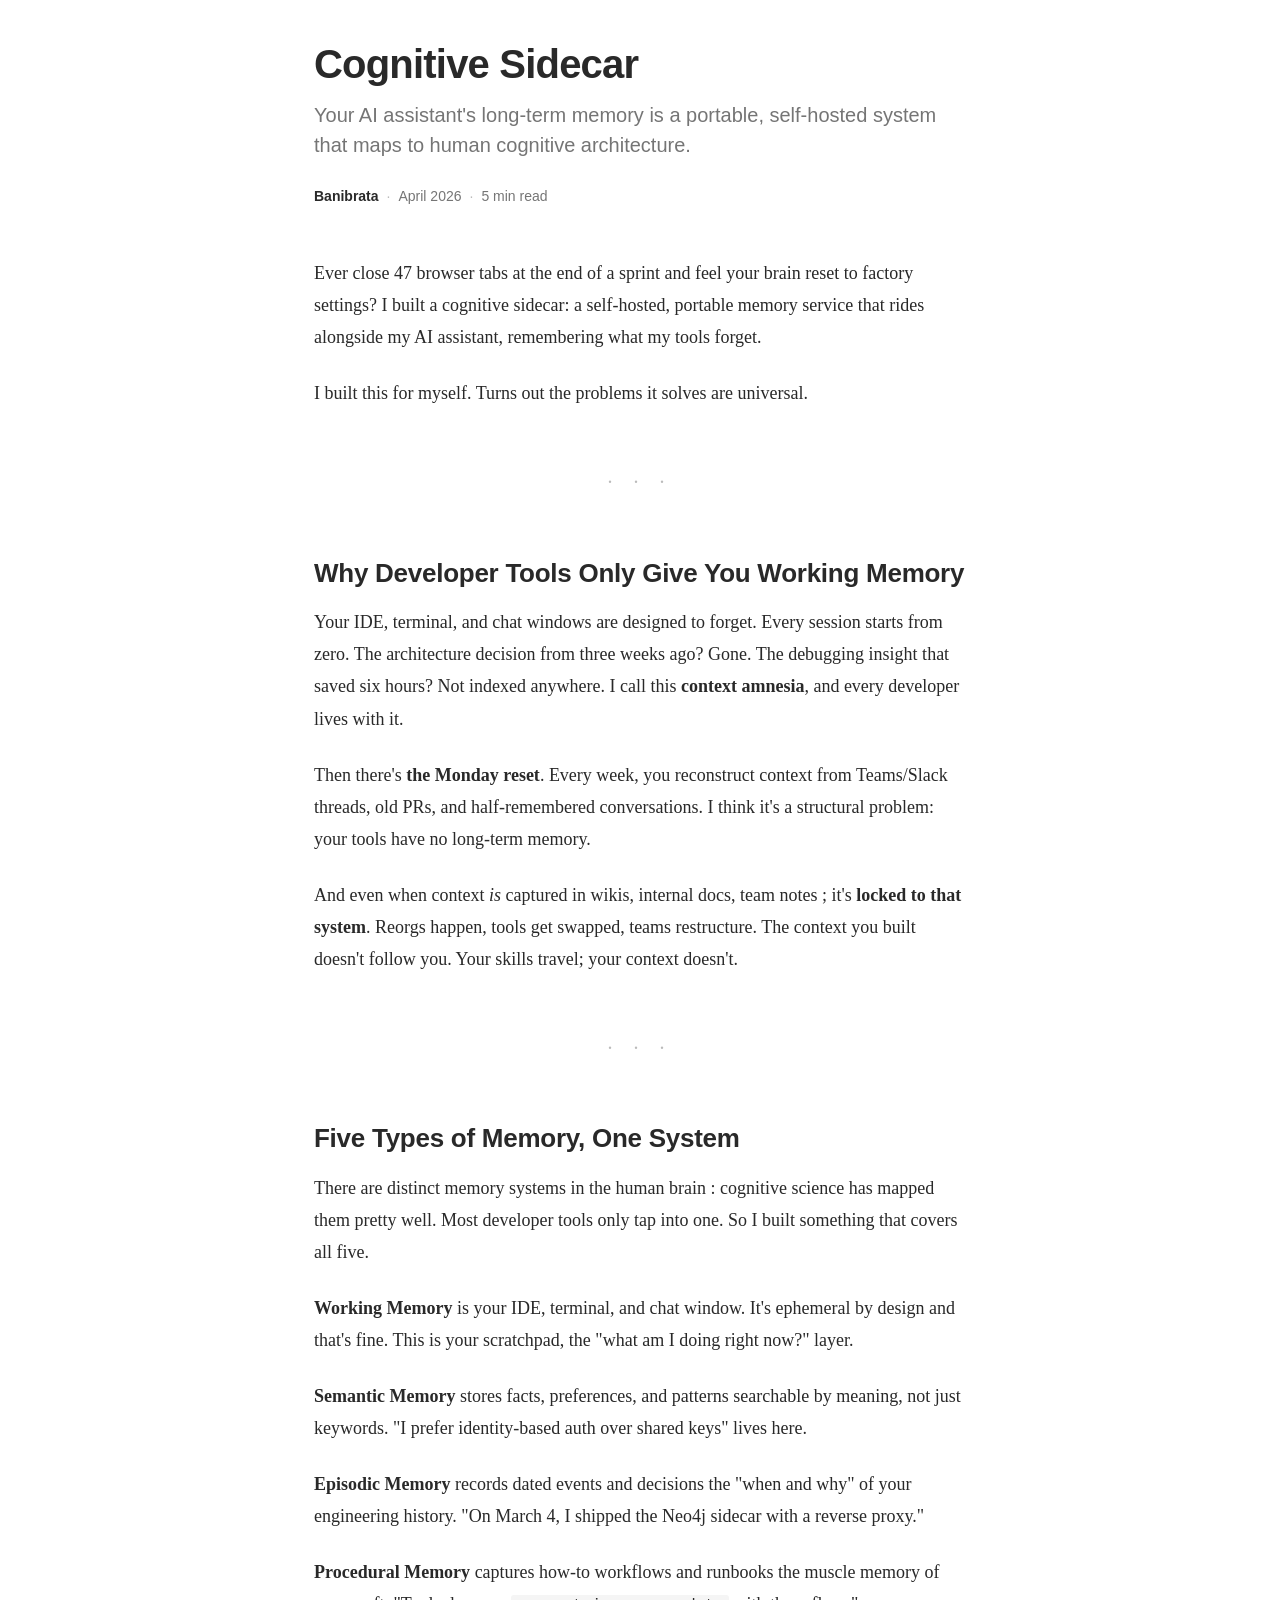
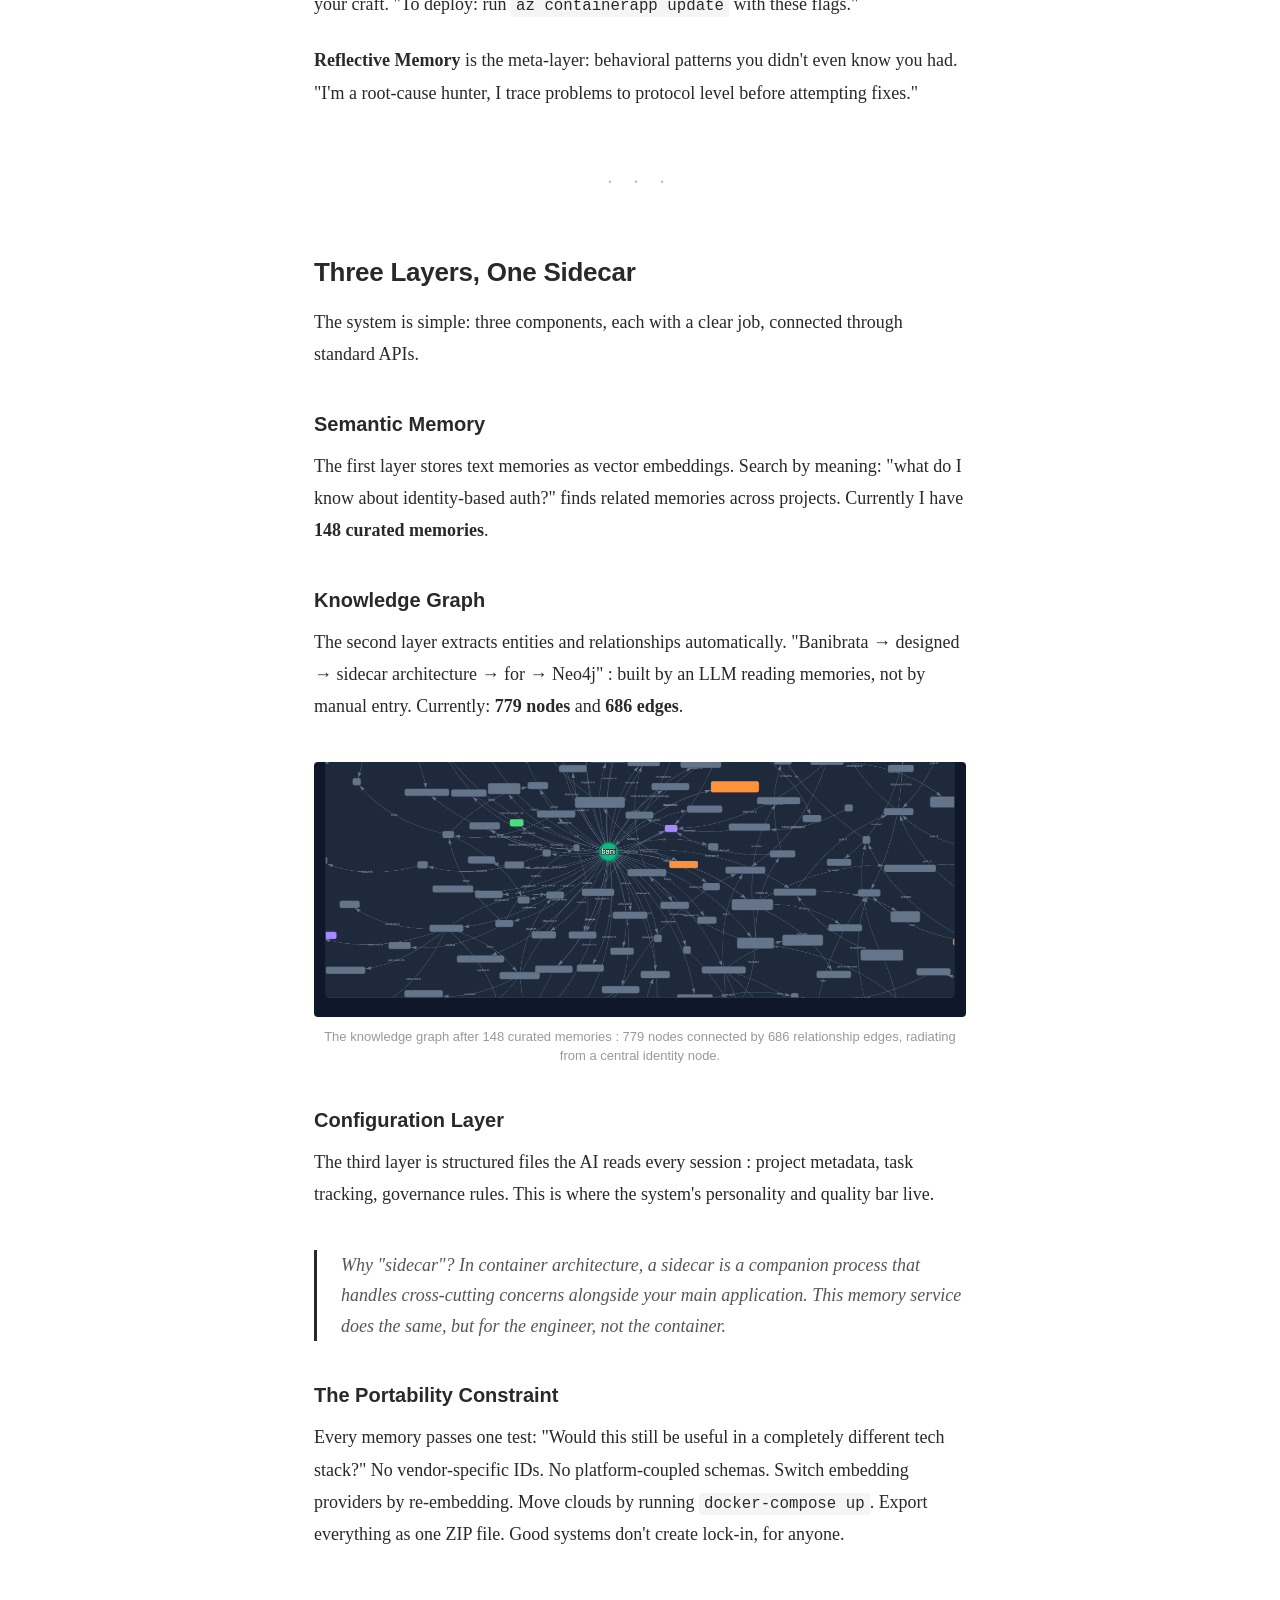
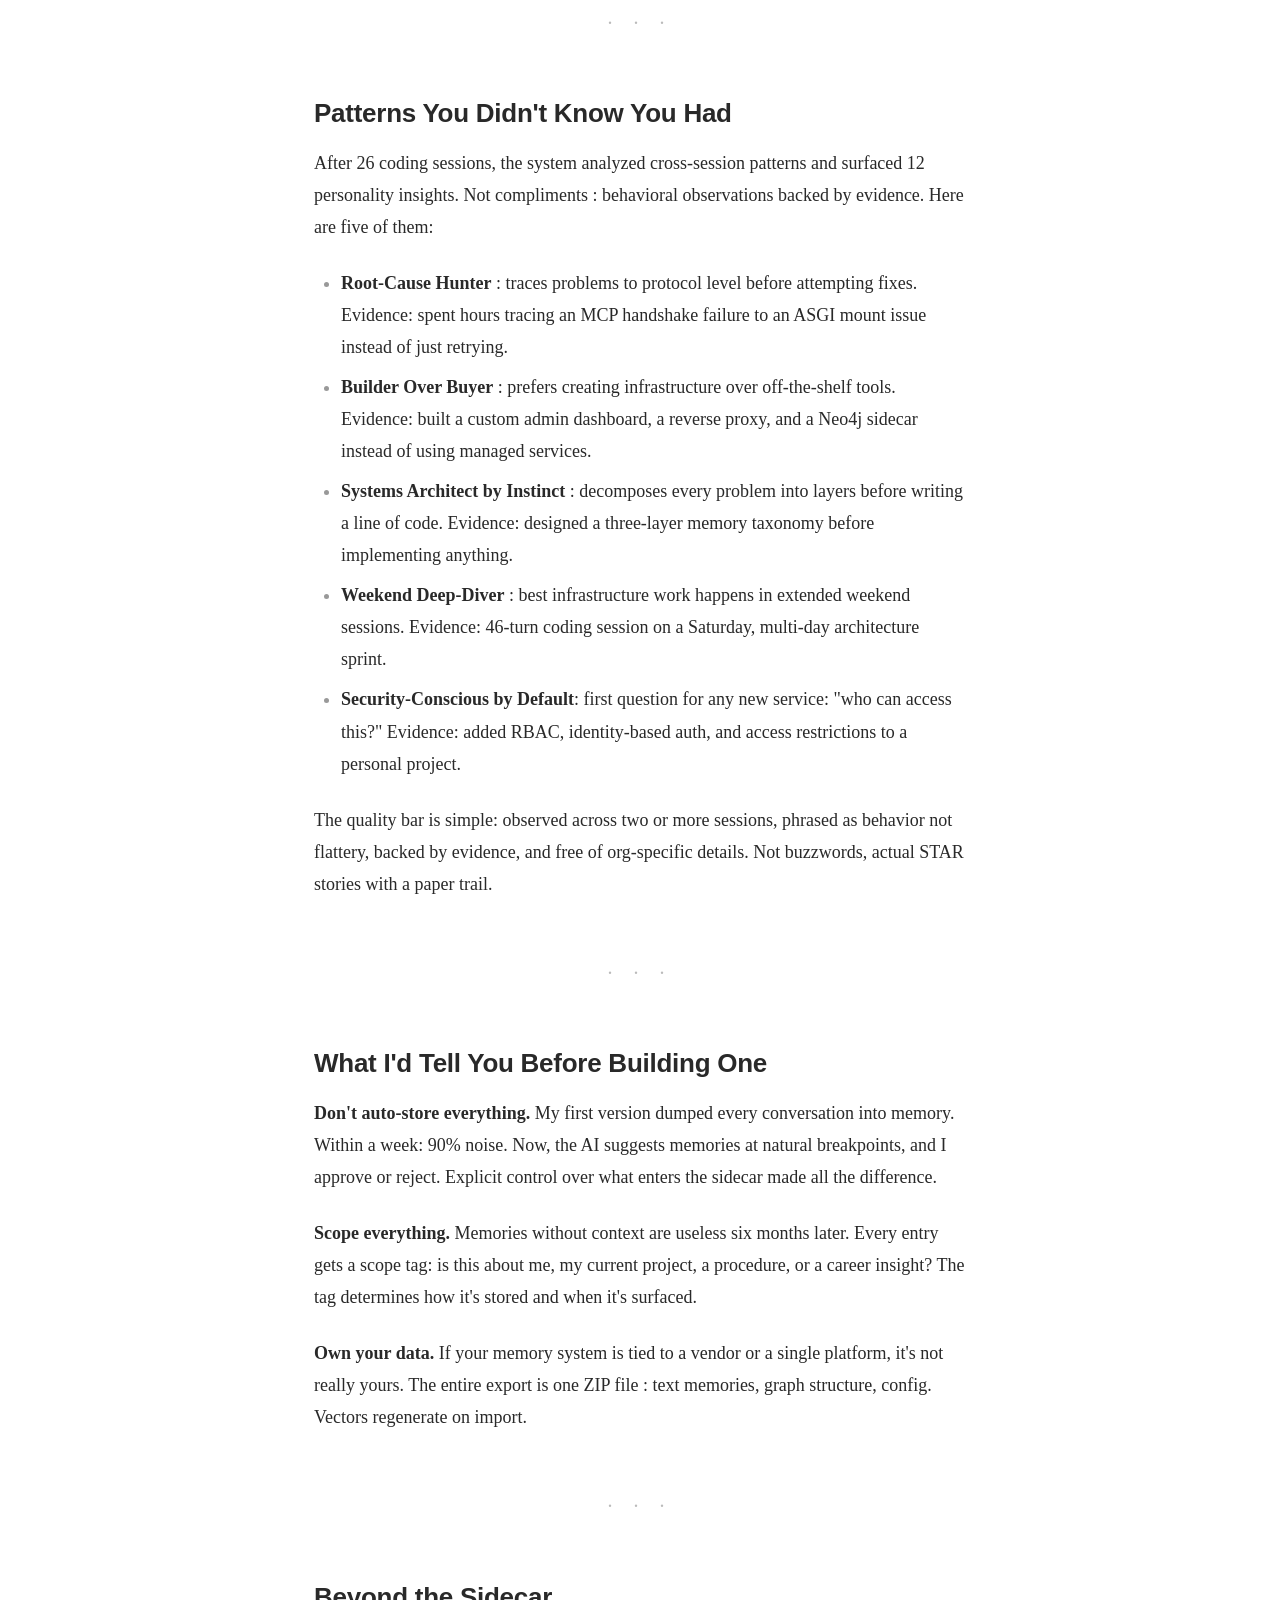
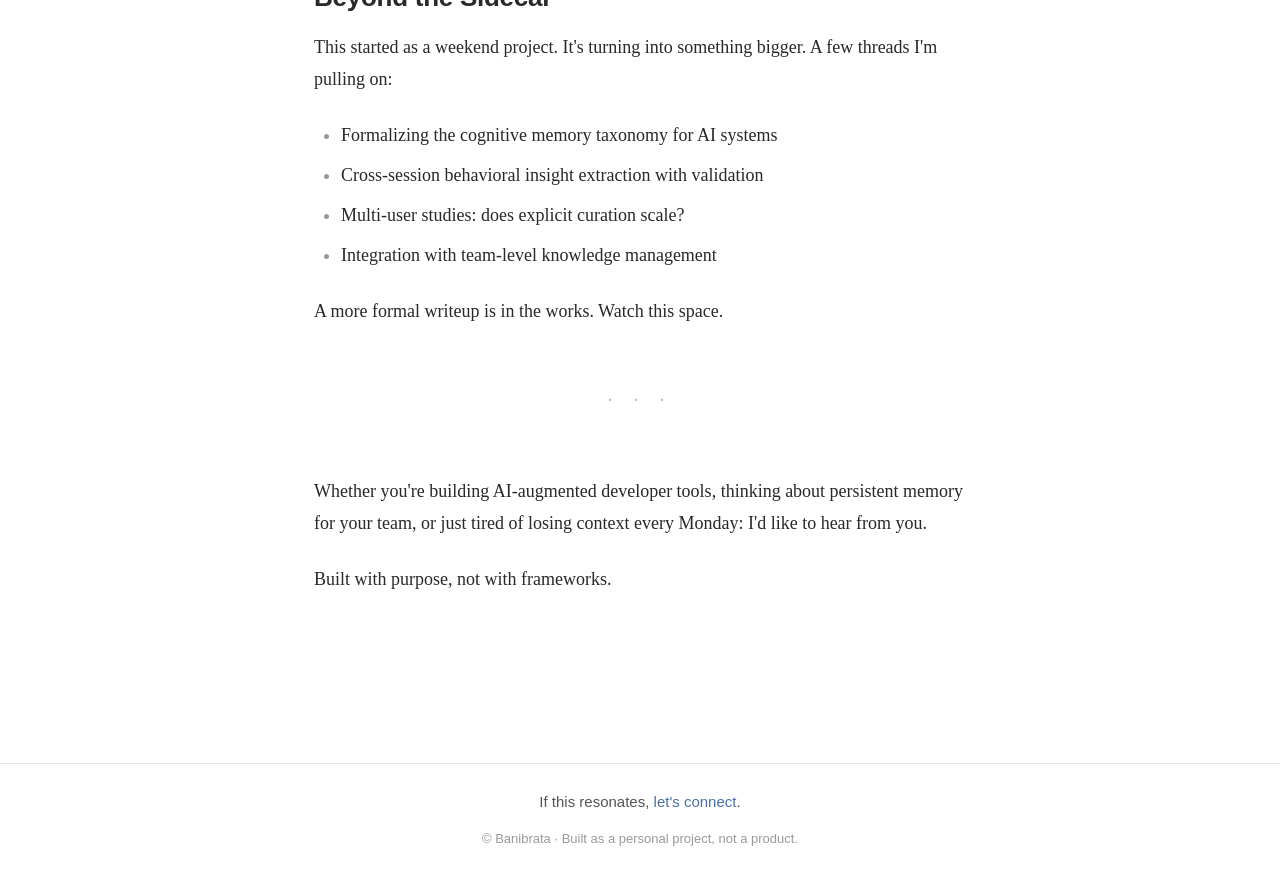
==== cognitive-sidecar/index.html @ 20784ff8 "Add cognitive-sidecar blog: AI memory system with Neo4j graph Medium-style prose article about the p" ====
<!DOCTYPE html>
<html lang="en">
<head>
  <meta charset="UTF-8" />
  <meta name="viewport" content="width=device-width, initial-scale=1.0" />
  <title>Cognitive Sidecar: Your AI Assistant's Long-Term Memory</title>
  <meta name="description" content="How I built a portable, self-hosted memory service that maps to human cognitive architecture : and what it taught me about my own engineering patterns." />
  <meta name="theme-color" content="#6366f1" />
  <link rel="canonical" href="https://banibrata-de.github.io/Blogs/cognitive-sidecar/" />

  <!-- Open Graph -->
  <meta property="og:type" content="article" />
  <meta property="og:title" content="Cognitive Sidecar: Your AI Assistant's Long-Term Memory" />
  <meta property="og:description" content="How I built a portable, self-hosted memory service that maps to human cognitive architecture and what it taught me about my own engineering patterns." />
  <meta property="og:url" content="https://banibrata-de.github.io/Blogs/cognitive-sidecar/" />
  <meta property="og:image" content="https://banibrata-de.github.io/Blogs/cognitive-sidecar/social-preview.png" />
  <meta property="og:image:width" content="1200" />
  <meta property="og:image:height" content="630" />
  <meta property="og:image:alt" content="Cognitive Sidecar: a three-layer memory architecture for AI assistants" />
  <meta property="og:locale" content="en_US" />
  <meta property="og:site_name" content="Cognitive Sidecar" />

  <!-- Twitter Card -->
  <meta name="twitter:card" content="summary_large_image" />
  <meta name="twitter:title" content="Cognitive Sidecar: Your AI Assistant's Long-Term Memory" />
  <meta name="twitter:description" content="How I built a portable, self-hosted memory service that maps to human cognitive architecture and what it taught me about my own engineering patterns." />
  <meta name="twitter:image" content="https://banibrata-de.github.io/Blogs/cognitive-sidecar/social-preview.png" />
  <meta name="twitter:image:alt" content="Cognitive Sidecar :  a three-layer memory architecture for AI assistants" />

  <link rel="stylesheet" href="./styles.css" />
</head>
<body>

  <a class="skip-link" href="#main">Skip to main content</a>

  <main id="main">
    <article class="article-wrapper">

      <!-- ─── Header ──────────────────────────────────────────── -->
      <header class="article-header">
        <h1 class="article-title">Cognitive Sidecar</h1>
        <p class="article-subtitle">Your AI assistant's long-term memory is a portable, self-hosted system that maps to human cognitive architecture.</p>
        <div class="article-meta">
          <a href="https://www.linkedin.com/in/banibrata/" target="_blank" rel="noreferrer">Banibrata</a>
          <span class="meta-separator">·</span>
          <span>April 2026</span>
          <span class="meta-separator">·</span>
          <span>5 min read</span>
        </div>
      </header>

      <!-- ─── Lede ────────────────────────────────────────────── -->
      <p>
        Ever close 47 browser tabs at the end of a sprint and feel your brain
        reset to factory settings? I built a cognitive sidecar: a self-hosted,
        portable memory service that rides alongside my AI assistant,
        remembering what my tools forget.
      </p>

      <p>
        I built this for myself. Turns out the problems it solves are
        universal.
      </p>

      <hr class="section-divider" />

      <!-- ─── The Problem ─────────────────────────────────────── -->
      <h2>Why Developer Tools Only Give You Working Memory</h2>

      <p>
        Your IDE, terminal, and chat windows are designed to forget. Every
        session starts from zero. The architecture decision from three weeks
        ago? Gone. The debugging insight that saved six hours? Not indexed
        anywhere. I call this <strong>context amnesia</strong>, and every
        developer lives with it.
      </p>

      <p>
        Then there's <strong>the Monday reset</strong>. Every week, you
        reconstruct context from Teams/Slack threads, old PRs, and half-remembered
        conversations. I think it's a structural problem: your tools have no long-term memory.
      </p>

      <p>
        And even when context <em>is</em> captured in wikis, internal docs,
        team notes ; it's <strong>locked to that system</strong>. Reorgs
        happen, tools get swapped, teams restructure. The context you built
        doesn't follow you. Your skills travel; your context doesn't.
      </p>

      <hr class="section-divider" />

      <!-- ─── The Model ───────────────────────────────────────── -->
      <h2>Five Types of Memory, One System</h2>

      <p>
        There are distinct memory systems in the human brain : cognitive
        science has mapped them pretty well. Most developer tools only tap
        into one. So I built something that covers all five.
      </p>

      <p>
        <strong>Working Memory </strong> is your IDE, terminal, and chat
        window. It's ephemeral by design and that's fine. This is your
        scratchpad, the "what am I doing right now?" layer.
      </p>

      <p>
        <strong>Semantic Memory </strong> stores facts, preferences, and
        patterns searchable by meaning, not just keywords. "I prefer
        identity-based auth over shared keys" lives here.
      </p>

      <p>
        <strong>Episodic Memory </strong> records dated events and
        decisions the "when and why" of your engineering history. "On
        March 4, I shipped the Neo4j sidecar with a reverse proxy."
      </p>

      <p>
        <strong>Procedural Memory </strong> captures how-to workflows
        and runbooks the muscle memory of your craft. "To deploy: run
        <code>az containerapp update</code> with these flags."
      </p>

      <p>
        <strong>Reflective Memory </strong> is the meta-layer: behavioral
        patterns you didn't even know you had. "I'm a root-cause hunter, I
        trace problems to protocol level before attempting fixes."
      </p>

      <hr class="section-divider" />

      <!-- ─── Architecture ────────────────────────────────────── -->
      <h2>Three Layers, One Sidecar</h2>

      <p>
        The system is simple: three components, each with a
        clear job, connected through standard APIs.
      </p>

      <h3>Semantic Memory</h3>
      <p>
        The first layer stores text memories as vector embeddings. Search by
        meaning: "what do I know about identity-based auth?" finds related
        memories across projects. Currently I have <strong>148 curated
        memories</strong>.
      </p>

      <h3>Knowledge Graph</h3>
      <p>
        The second layer extracts entities and relationships automatically.
        "Banibrata → designed → sidecar architecture → for → Neo4j" : built by
        an LLM reading memories, not by manual entry. Currently:
        <strong>779 nodes</strong> and <strong>686 edges</strong>.
      </p>

      <figure>
        <img src="graph.png" alt="Knowledge graph visualization showing 779 nodes radiating from a central identity node, with relationship edges like 'values', 'focuses on', 'engages in'" />
        <figcaption>The knowledge graph after 148 curated memories : 779 nodes connected by 686 relationship edges, radiating from a central identity node.</figcaption>
      </figure>

      <h3>Configuration Layer</h3>
      <p>
        The third layer is structured files the AI reads every session : project metadata, task tracking, governance rules. This is where the
        system's personality and quality bar live.
      </p>

      <blockquote>
        <p>
          Why "sidecar"? In container architecture, a sidecar is a companion
          process that handles cross-cutting concerns alongside your main
          application. This memory service does the same, but for the
          engineer, not the container.
        </p>
      </blockquote>

   <h3>The Portability Constraint</h3>
 <p>
   Every memory passes one test: "Would this still be useful in a
   completely different tech stack?" No vendor-specific IDs. No
   platform-coupled schemas. Switch embedding providers by
   re-embedding. Move clouds by running
   <code>docker-compose up</code>. Export everything as one ZIP file.
   Good systems don't create lock-in, for anyone.
 </p>

      <hr class="section-divider" />

      <!-- ─── Insights ────────────────────────────────────────── -->
      <h2>Patterns You Didn't Know You Had</h2>

      <p>
        After 26 coding sessions, the system analyzed cross-session patterns
        and surfaced 12 personality insights. Not compliments : behavioral
        observations backed by evidence. Here are five of them:
      </p>

      <ul>
        <li>
          <strong>Root-Cause Hunter</strong> : traces problems to protocol
          level before attempting fixes. Evidence: spent hours tracing an MCP
          handshake failure to an ASGI mount issue instead of just retrying.
        </li>
        <li>
          <strong>Builder Over Buyer</strong> : prefers creating
          infrastructure over off-the-shelf tools. Evidence: built a custom
          admin dashboard, a reverse proxy, and a Neo4j sidecar instead of
          using managed services.
        </li>
        <li>
          <strong>Systems Architect by Instinct</strong> : decomposes every
          problem into layers before writing a line of code. Evidence:
          designed a three-layer memory taxonomy before implementing anything.
        </li>
        <li>
          <strong>Weekend Deep-Diver</strong> : best infrastructure work
          happens in extended weekend sessions. Evidence: 46-turn coding
          session on a Saturday, multi-day architecture sprint.
        </li>
        <li>
          <strong>Security-Conscious by Default</strong>: first question for
          any new service: "who can access this?" Evidence: added RBAC,
          identity-based auth, and access restrictions to a personal project.
        </li>
      </ul>

      <p>
        The quality bar is simple: observed across two or more sessions,
        phrased as behavior not flattery, backed by evidence, and free of
        org-specific details. Not buzzwords, actual STAR stories
        with a paper trail.
      </p>

      <hr class="section-divider" />

      <!-- ─── Lessons ─────────────────────────────────────────── -->
      <h2>What I'd Tell You Before Building One</h2>

      <p>
        <strong>Don't auto-store everything.</strong> My first version dumped
        every conversation into memory. Within a week: 90% noise. Now, the
        AI suggests memories at natural breakpoints, and I approve or reject.
        Explicit control over what enters the sidecar made all the difference.
      </p>

      <p>
        <strong>Scope everything.</strong> Memories without context are useless
        six months later. Every entry gets a scope tag: is this about me, my
        current project, a procedure, or a career insight? The tag determines
        how it's stored and when it's surfaced.
      </p>

      <p>
        <strong>Own your data.</strong> If your memory system is tied to a
        vendor or a single platform, it's not really yours. The entire
        export is one ZIP file : text memories, graph structure, config.
        Vectors regenerate on import.
      </p>

      <hr class="section-divider" />

      <!-- ─── Research ────────────────────────────────────────── -->
      <h2>Beyond the Sidecar</h2>

      <p>
        This started as a weekend project. It's turning into something
        bigger. A few threads I'm pulling on:
      </p>

      <ul>
        <li>Formalizing the cognitive memory taxonomy for AI systems</li>
        <li>Cross-session behavioral insight extraction with validation</li>
        <li>Multi-user studies: does explicit curation scale?</li>
        <li>Integration with team-level knowledge management</li>
      </ul>

      <p>
        A more formal writeup is in the works. Watch this space.
      </p>

      <hr class="section-divider" />

      <!-- ─── Closing ─────────────────────────────────────────── -->
      <p>
        Whether you're building AI-augmented developer tools, thinking about
        persistent memory for your team, or just tired of losing context
        every Monday: I'd like to hear from you.
      </p>

      <p>
        Built with purpose, not with frameworks.
      </p>

    </article>
  </main>

  <!-- ─── Footer ──────────────────────────────────────────────── -->
  <footer class="article-footer" role="contentinfo">
    <p class="connect-line">
      If this resonates,
      <a href="https://www.linkedin.com/in/banibrata/" target="_blank" rel="noreferrer">let's connect</a>.
    </p>
    <p>&copy; <span id="year"></span> Banibrata · Built as a personal project, not a product.</p>
  </footer>

  <script src="../shared/app.js" defer></script>
  <script>
    window.BLOG_TELEMETRY_CONFIG = {
      proxyUrl:    'https://uplift-telemetry-fn.azurewebsites.net/api/track',
      blogSlug:    'cognitive-sidecar',
      blogTitle:   'Cognitive Sidecar : Your AI Assistant\'s Long-Term Memory',
      environment: 'production'
    };
  </script>
  <script src="../shared/app-insights.js" defer></script>
</body>
</html>
---- cognitive-sidecar/styles.css ----
/* ═══════════════════════════════════════════════════════════════
   Cognitive Sidecar · Medium-Style Article
   Standalone stylesheet — no external dependencies
   ═══════════════════════════════════════════════════════════════ */

/* ─── Reset & Base ────────────────────────────────────────────── */
*, *::before, *::after {
  margin: 0;
  padding: 0;
  box-sizing: border-box;
}

html {
  font-size: 100%;
  -webkit-text-size-adjust: 100%;
  scroll-behavior: smooth;
}

body {
  font-family: Georgia, "Times New Roman", Times, serif;
  font-size: 1.125rem;          /* ~18px */
  line-height: 1.78;
  color: #292929;
  background: #fff;
  -webkit-font-smoothing: antialiased;
  -moz-osx-font-smoothing: grayscale;
}

/* ─── Skip Link (a11y) ────────────────────────────────────────── */
.skip-link {
  position: absolute;
  left: -999px;
  top: 0;
  padding: 0.5rem 1rem;
  background: #292929;
  color: #fff;
  z-index: 100;
  font-family: -apple-system, BlinkMacSystemFont, "Segoe UI", Helvetica, Arial, sans-serif;
  font-size: 0.875rem;
}
.skip-link:focus {
  left: 0;
}

/* ─── Layout ──────────────────────────────────────────────────── */
.article-wrapper {
  max-width: 700px;
  margin: 0 auto;
  padding: 40px 24px 80px;
}

/* ─── Article Header ──────────────────────────────────────────── */
.article-header {
  margin-bottom: 48px;
}

.article-title {
  font-family: -apple-system, BlinkMacSystemFont, "Segoe UI", Helvetica, Arial, sans-serif;
  font-size: 2.5rem;
  font-weight: 800;
  line-height: 1.2;
  color: #292929;
  letter-spacing: -0.02em;
  margin-bottom: 12px;
}

.article-subtitle {
  font-family: -apple-system, BlinkMacSystemFont, "Segoe UI", Helvetica, Arial, sans-serif;
  font-size: 1.25rem;
  font-weight: 400;
  line-height: 1.5;
  color: #757575;
  margin-bottom: 24px;
}

/* Author / meta line */
.article-meta {
  display: flex;
  align-items: center;
  gap: 8px;
  font-family: -apple-system, BlinkMacSystemFont, "Segoe UI", Helvetica, Arial, sans-serif;
  font-size: 0.875rem;
  color: #757575;
}

.article-meta a {
  color: #292929;
  text-decoration: none;
  font-weight: 600;
}
.article-meta a:hover {
  text-decoration: underline;
}

.meta-separator {
  color: #bbb;
}

/* ─── Headings ────────────────────────────────────────────────── */
h2 {
  font-family: -apple-system, BlinkMacSystemFont, "Segoe UI", Helvetica, Arial, sans-serif;
  font-size: 1.625rem;
  font-weight: 700;
  line-height: 1.3;
  color: #292929;
  margin-top: 56px;
  margin-bottom: 16px;
  letter-spacing: -0.01em;
}

h3 {
  font-family: -apple-system, BlinkMacSystemFont, "Segoe UI", Helvetica, Arial, sans-serif;
  font-size: 1.25rem;
  font-weight: 700;
  line-height: 1.4;
  color: #292929;
  margin-top: 40px;
  margin-bottom: 12px;
}

/* ─── Body Text ───────────────────────────────────────────────── */
p {
  margin-bottom: 1.5rem;
}

strong {
  font-weight: 700;
  color: #292929;
}

/* ─── Links ───────────────────────────────────────────────────── */
article a {
  color: #4a6fa5;
  text-decoration: underline;
  text-decoration-color: rgba(74, 111, 165, 0.3);
  text-underline-offset: 2px;
  transition: text-decoration-color 0.2s;
}
article a:hover {
  text-decoration-color: #4a6fa5;
}

/* ─── Blockquotes / Pull-quotes ───────────────────────────────── */
blockquote {
  margin: 40px 0;
  padding: 0 0 0 24px;
  border-left: 3px solid #292929;
  font-style: italic;
  color: #555;
  font-size: 1.125rem;
  line-height: 1.7;
}

blockquote p {
  margin-bottom: 0;
}

.pullquote {
  margin: 48px -20px;
  padding: 0;
  border-left: none;
  text-align: center;
  font-family: Georgia, "Times New Roman", Times, serif;
  font-size: 1.5rem;
  font-style: italic;
  line-height: 1.6;
  color: #292929;
}

/* ─── Section Dividers ────────────────────────────────────────── */
.section-divider {
  border: none;
  text-align: center;
  margin: 56px 0;
  color: #bbb;
  font-size: 1.25rem;
  letter-spacing: 0.4em;
}
.section-divider::before {
  content: "· · ·";
}

/* ─── Images ──────────────────────────────────────────────────── */
figure {
  margin: 40px 0;
}

figure img {
  display: block;
  width: 100%;
  height: auto;
  border-radius: 4px;
}

figcaption {
  margin-top: 10px;
  font-family: -apple-system, BlinkMacSystemFont, "Segoe UI", Helvetica, Arial, sans-serif;
  font-size: 0.8125rem;
  color: #999;
  text-align: center;
  line-height: 1.5;
}

/* ─── Inline Code ─────────────────────────────────────────────── */
code {
  font-family: "SFMono-Regular", Consolas, "Liberation Mono", Menlo, monospace;
  font-size: 0.875em;
  background: #f5f5f5;
  padding: 2px 5px;
  border-radius: 3px;
  color: #292929;
}

/* ─── Lists ───────────────────────────────────────────────────── */
ul, ol {
  margin-bottom: 1.5rem;
  padding-left: 1.5em;
}

li {
  margin-bottom: 0.5rem;
}

li::marker {
  color: #999;
}

/* ─── Footer ──────────────────────────────────────────────────── */
.article-footer {
  margin-top: 64px;
  padding-top: 24px;
  border-top: 1px solid #e6e6e6;
  text-align: center;
  font-family: -apple-system, BlinkMacSystemFont, "Segoe UI", Helvetica, Arial, sans-serif;
  font-size: 0.8125rem;
  color: #999;
  line-height: 1.8;
}

.article-footer a {
  color: #4a6fa5;
  text-decoration: none;
}
.article-footer a:hover {
  text-decoration: underline;
}

.connect-line {
  font-size: 0.9375rem;
  color: #555;
  margin-bottom: 12px;
}

/* ─── Responsive ──────────────────────────────────────────────── */
@media (max-width: 720px) {
  .article-wrapper {
    padding: 24px 20px 60px;
  }

  .article-title {
    font-size: 1.875rem;
  }

  .article-subtitle {
    font-size: 1.0625rem;
  }

  h2 {
    font-size: 1.375rem;
    margin-top: 44px;
  }

  h3 {
    font-size: 1.125rem;
    margin-top: 32px;
  }

  .pullquote {
    font-size: 1.25rem;
    margin: 40px 0;
  }

  .section-divider {
    margin: 40px 0;
  }
}

/* ─── Print ───────────────────────────────────────────────────── */
@media print {
  body {
    font-size: 12pt;
    color: #000;
    background: #fff;
  }

  .article-wrapper {
    max-width: 100%;
    padding: 0;
  }

  .skip-link,
  .article-footer {
    display: none;
  }

  a {
    color: #000;
    text-decoration: underline;
  }

  blockquote {
    border-left-color: #000;
  }

  figure img {
    max-width: 100%;
    border-radius: 0;
  }
}

/* ─── Dark Mode ───────────────────────────────────────────────── */
@media (prefers-color-scheme: dark) {
  body {
    background: #1a1a1a;
    color: #d4d4d4;
  }

  .article-title,
  h2, h3, strong {
    color: #e5e5e5;
  }

  .article-subtitle {
    color: #999;
  }

  .article-meta {
    color: #999;
  }
  .article-meta a {
    color: #e5e5e5;
  }

  article a {
    color: #7ba4d4;
    text-decoration-color: rgba(123, 164, 212, 0.3);
  }
  article a:hover {
    text-decoration-color: #7ba4d4;
  }

  blockquote {
    border-left-color: #555;
    color: #aaa;
  }

  .pullquote {
    color: #e5e5e5;
  }

  .section-divider {
    color: #555;
  }

  code {
    background: #2a2a2a;
    color: #d4d4d4;
  }

  figure img {
    opacity: 0.9;
  }

  figcaption {
    color: #777;
  }

  .article-footer {
    border-top-color: #333;
    color: #666;
  }
  .article-footer a {
    color: #7ba4d4;
  }

  .connect-line {
    color: #aaa;
  }
}
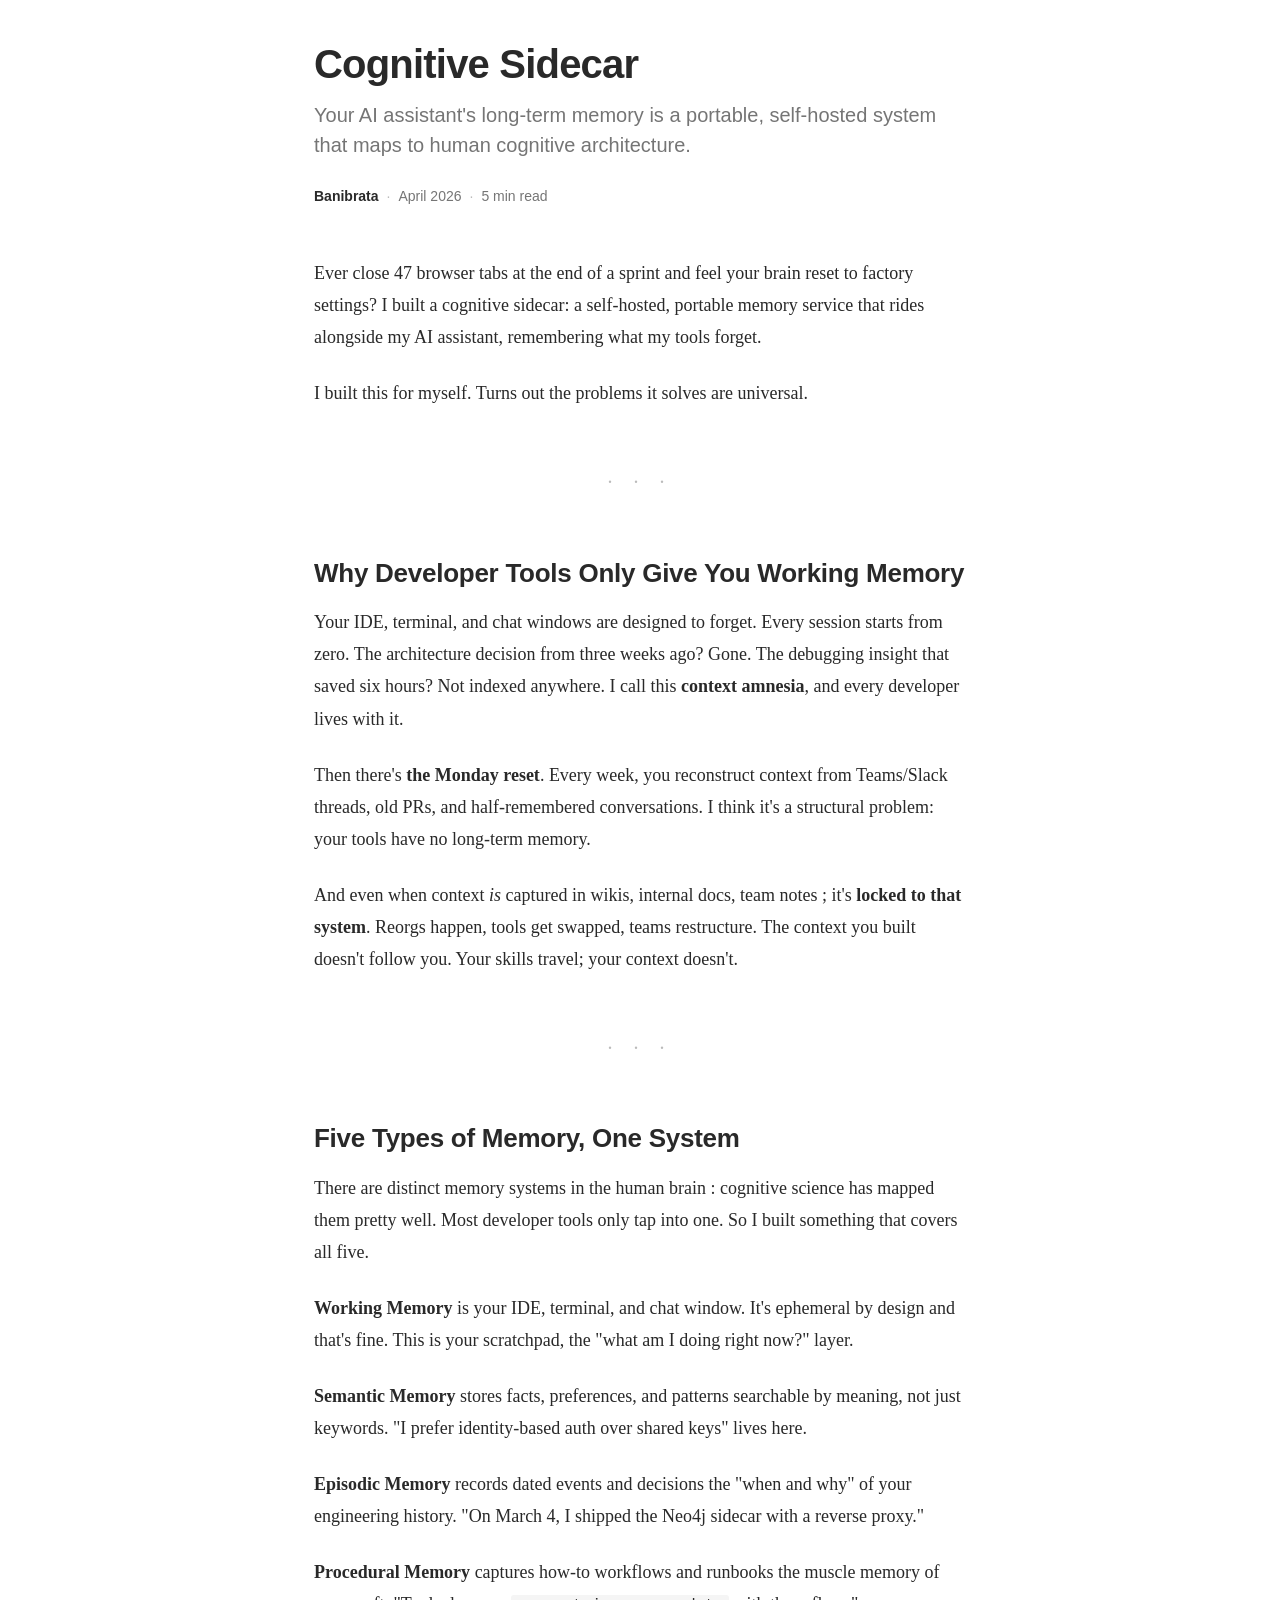
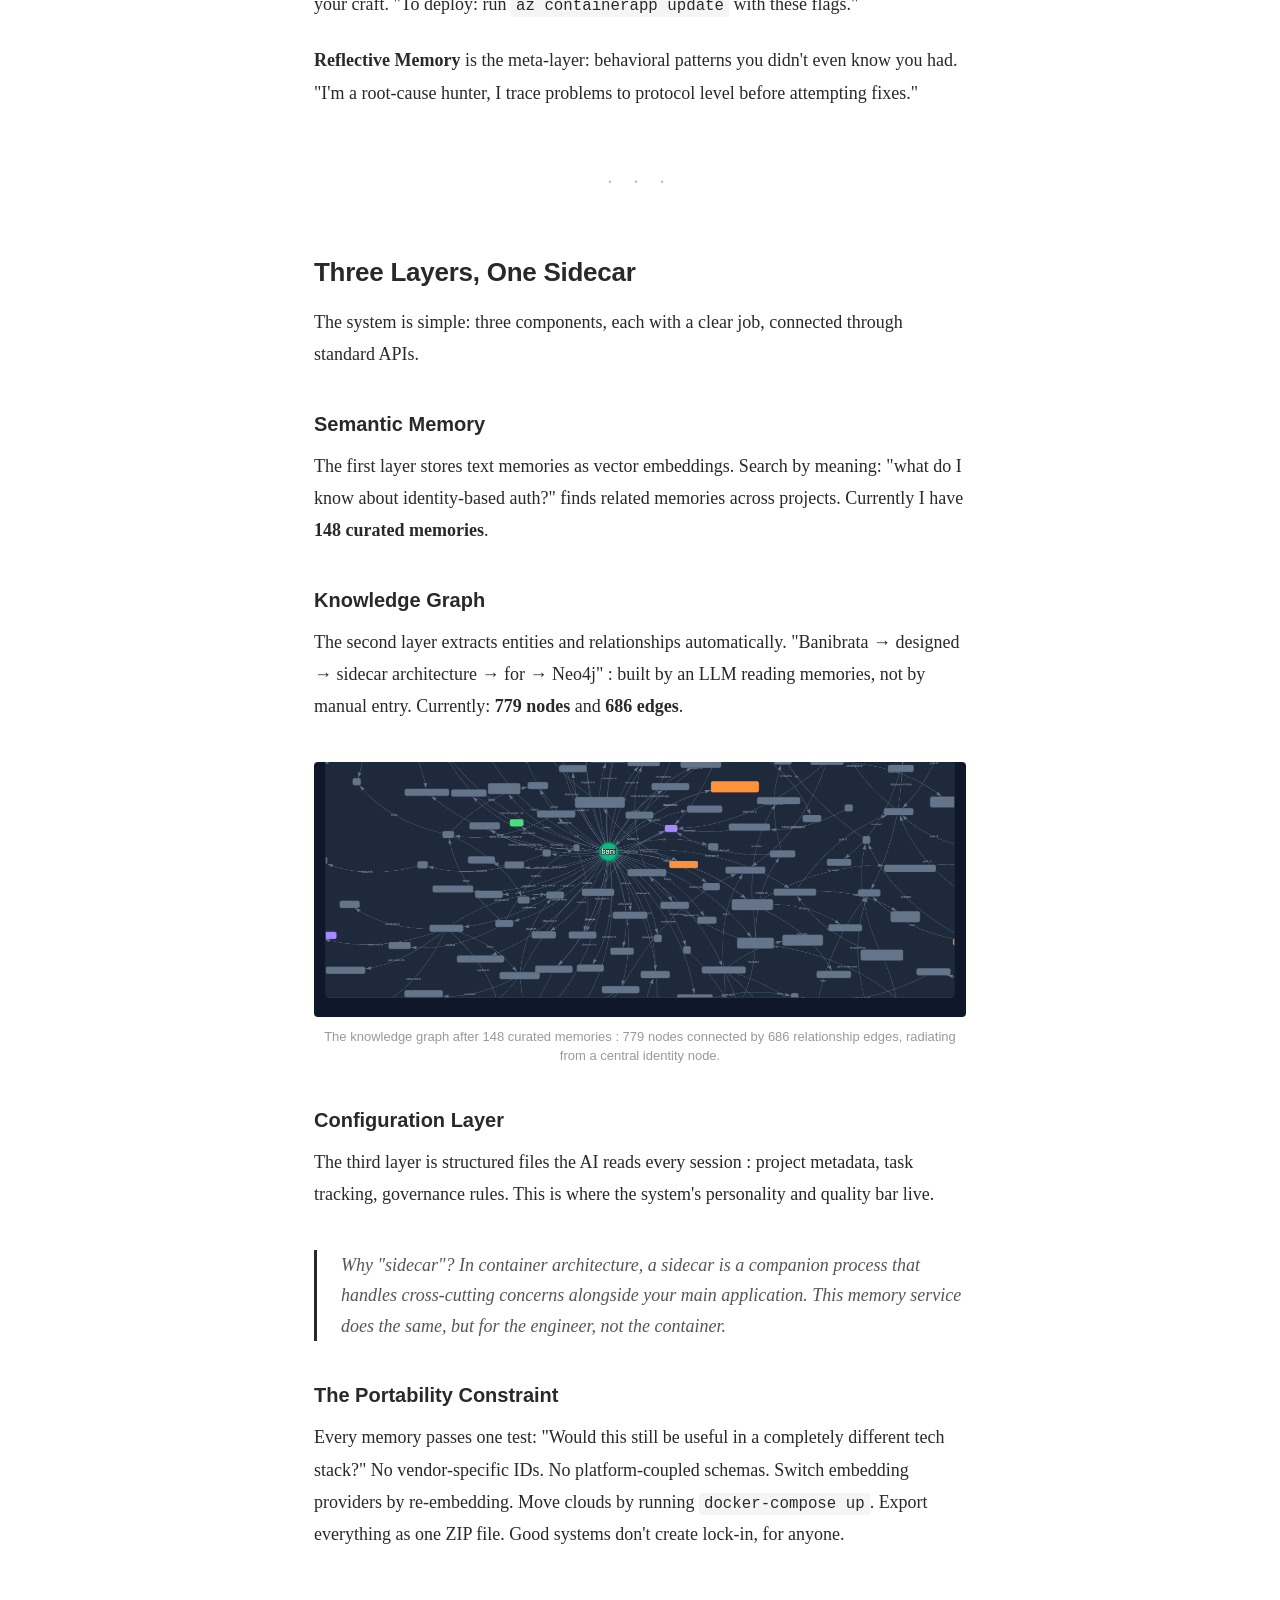
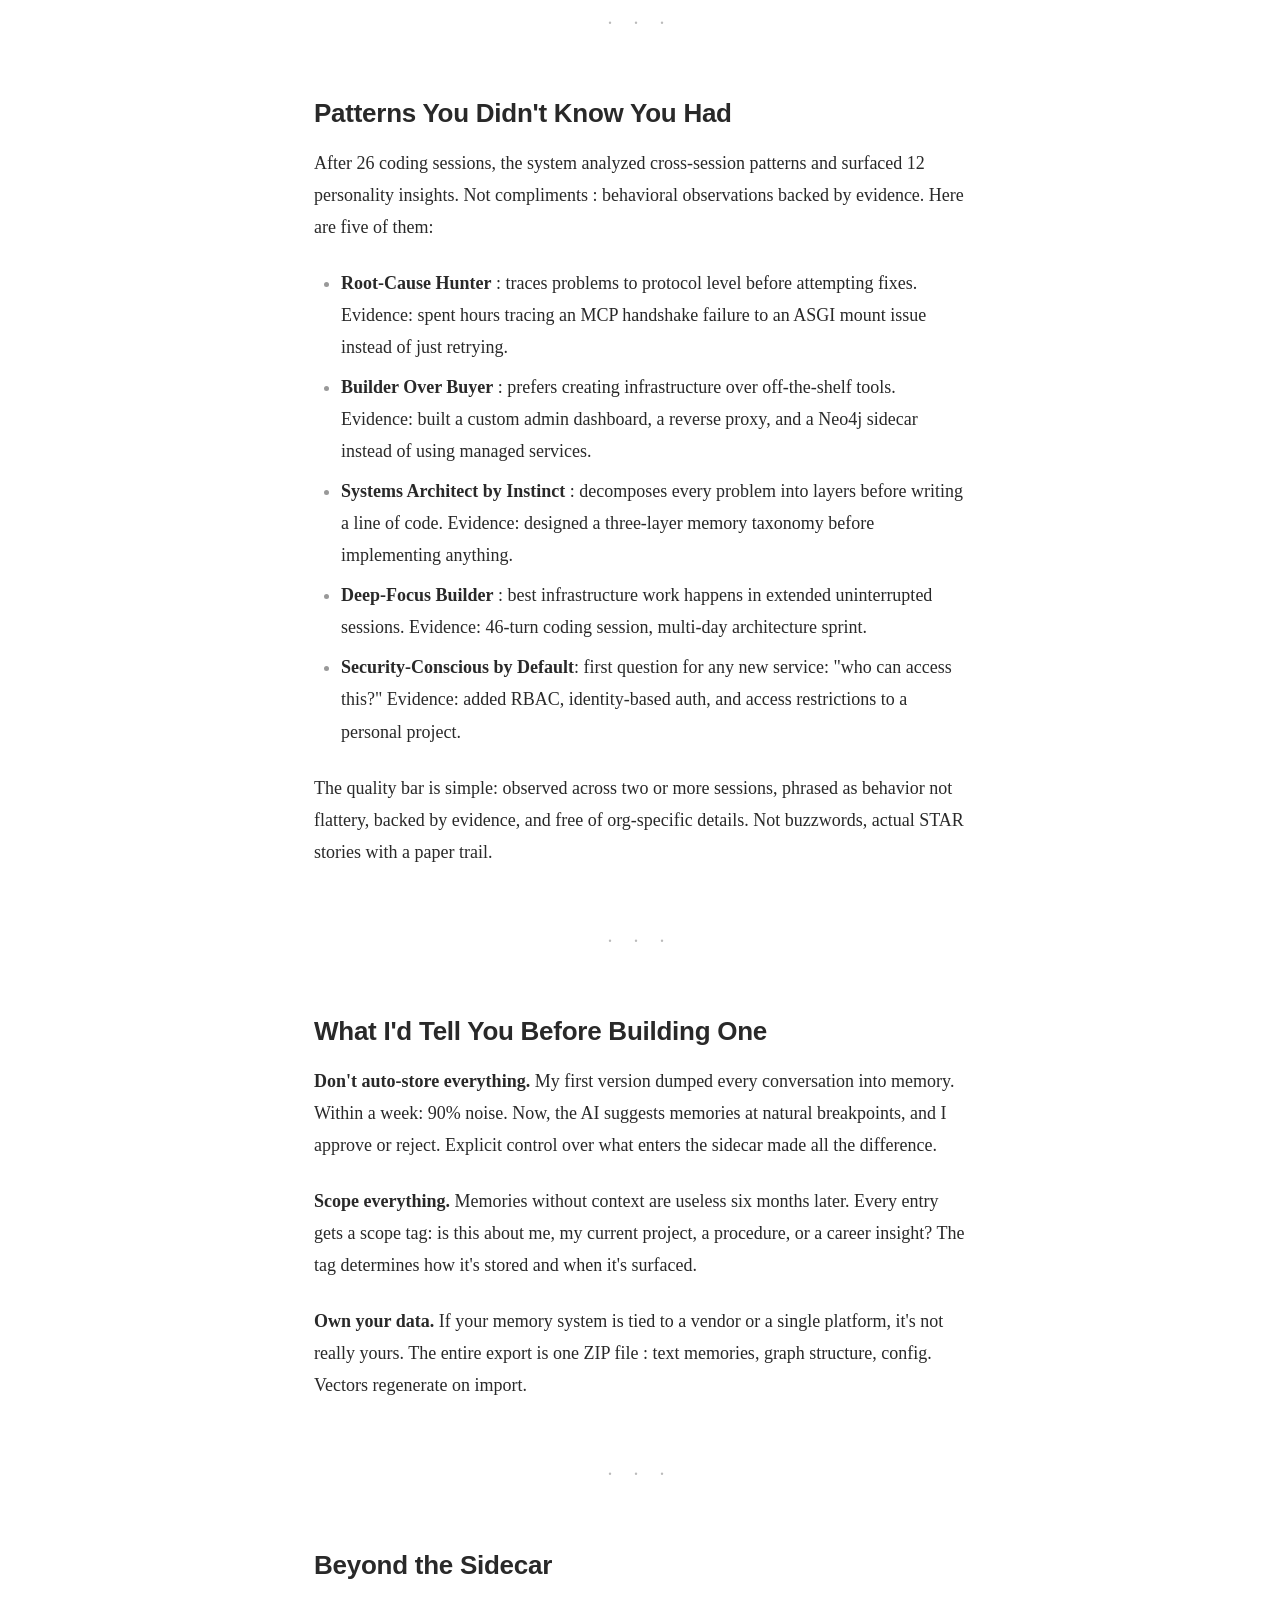
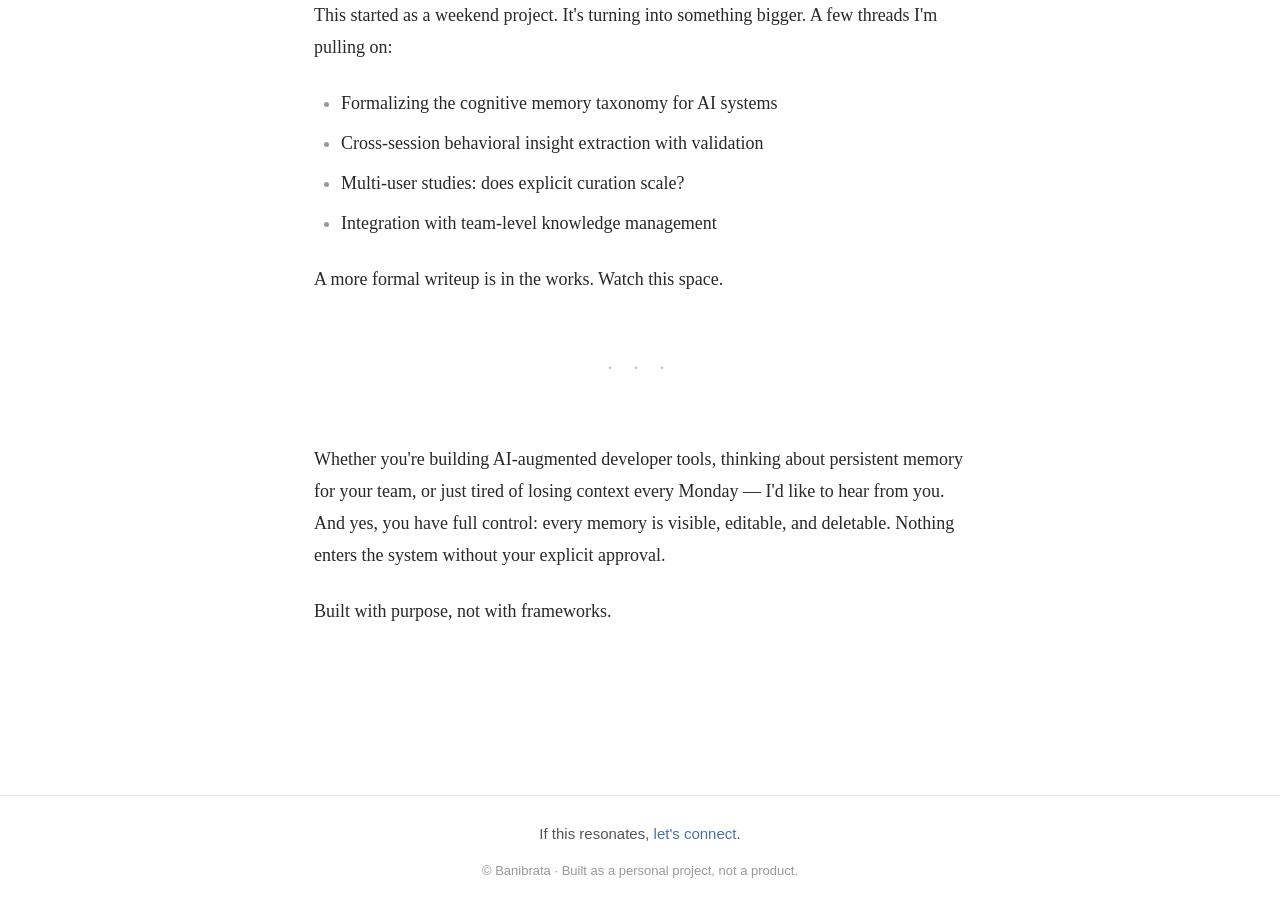
==== commit 40fdb8a3: "Blog: rename Weekend Deep-Diver, add control/visibility callout Co-authored-by: Copilot <223556219+C" ====
--- a/cognitive-sidecar/index.html
+++ b/cognitive-sidecar/index.html
@@ -214,9 +214,9 @@
           designed a three-layer memory taxonomy before implementing anything.
         </li>
         <li>
-          <strong>Weekend Deep-Diver</strong> : best infrastructure work
-          happens in extended weekend sessions. Evidence: 46-turn coding
-          session on a Saturday, multi-day architecture sprint.
+          <strong>Deep-Focus Builder</strong> : best infrastructure work
+          happens in extended uninterrupted sessions. Evidence: 46-turn coding
+          session, multi-day architecture sprint.
         </li>
         <li>
           <strong>Security-Conscious by Default</strong>: first question for
@@ -285,7 +285,9 @@
       <p>
         Whether you're building AI-augmented developer tools, thinking about
         persistent memory for your team, or just tired of losing context
-        every Monday: I'd like to hear from you.
+        every Monday — I'd like to hear from you. And yes, you have full
+        control: every memory is visible, editable, and deletable. Nothing
+        enters the system without your explicit approval.
       </p>
 
       <p>
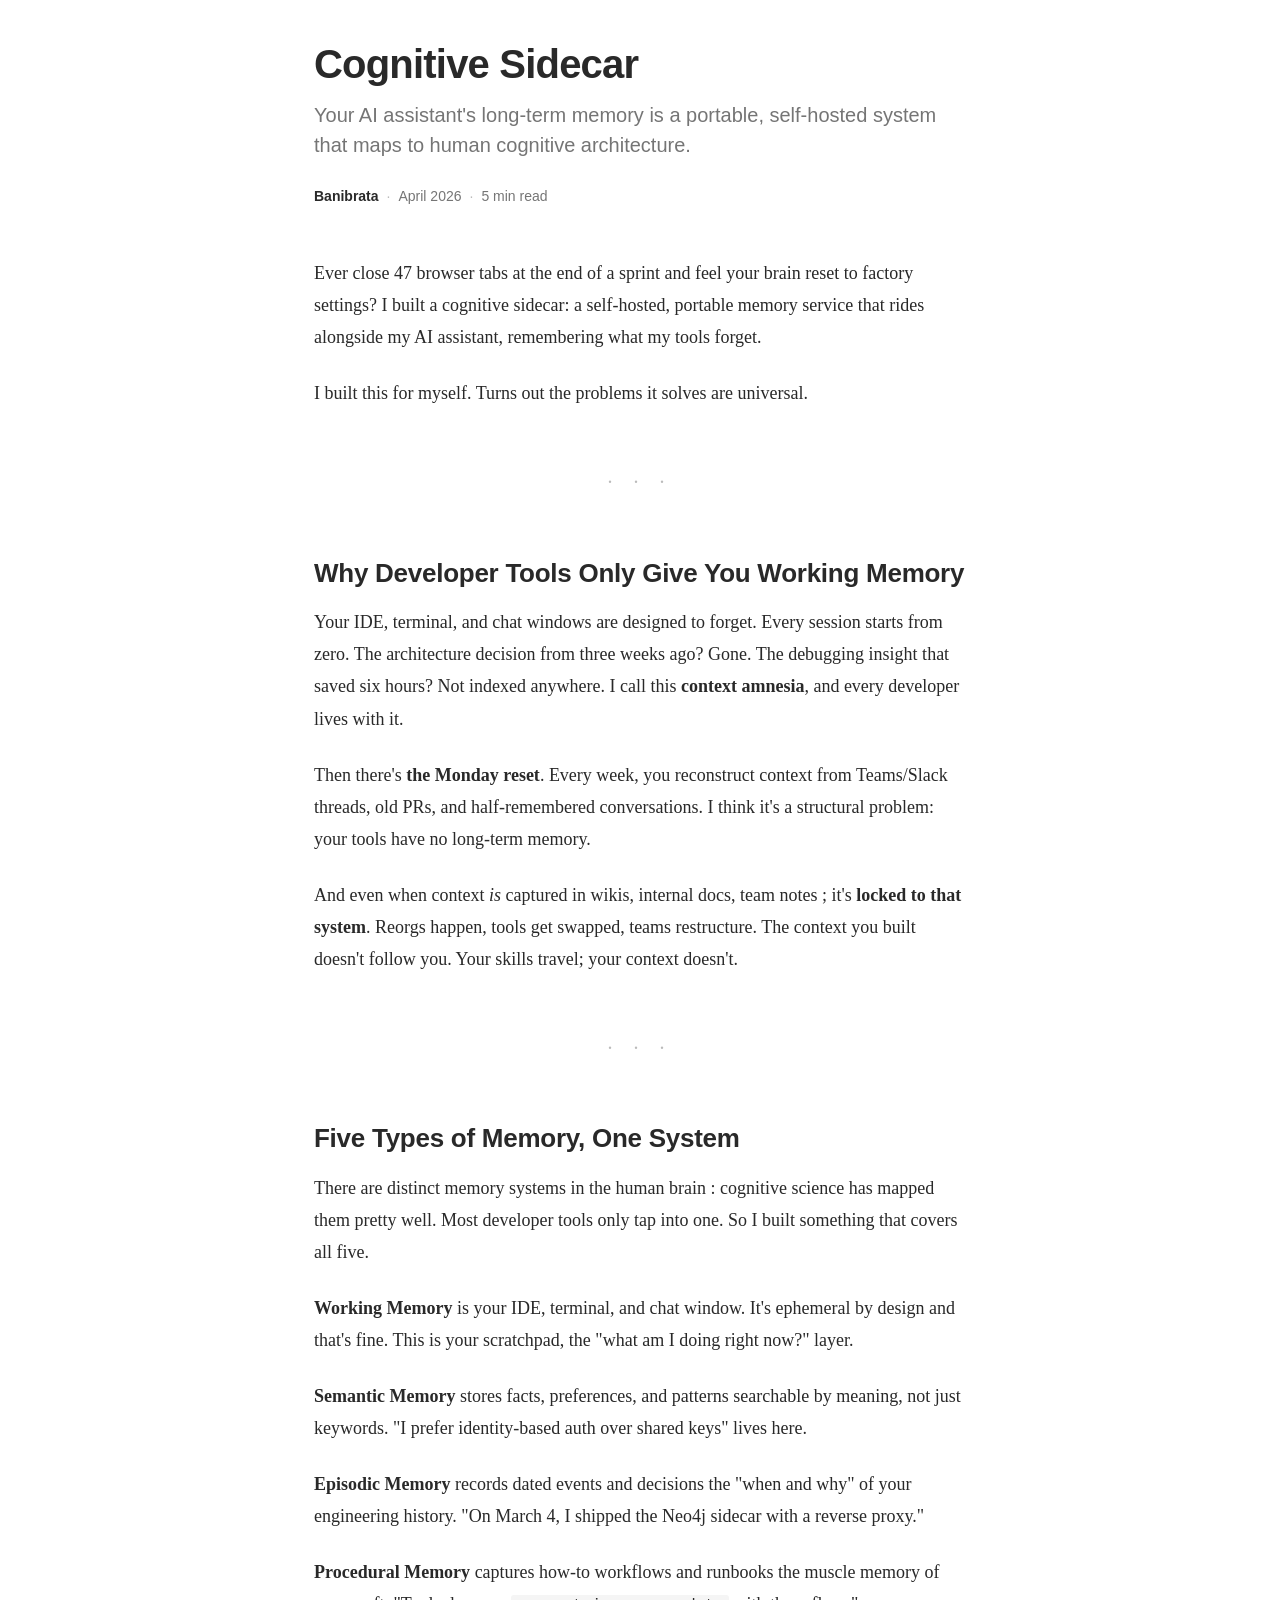
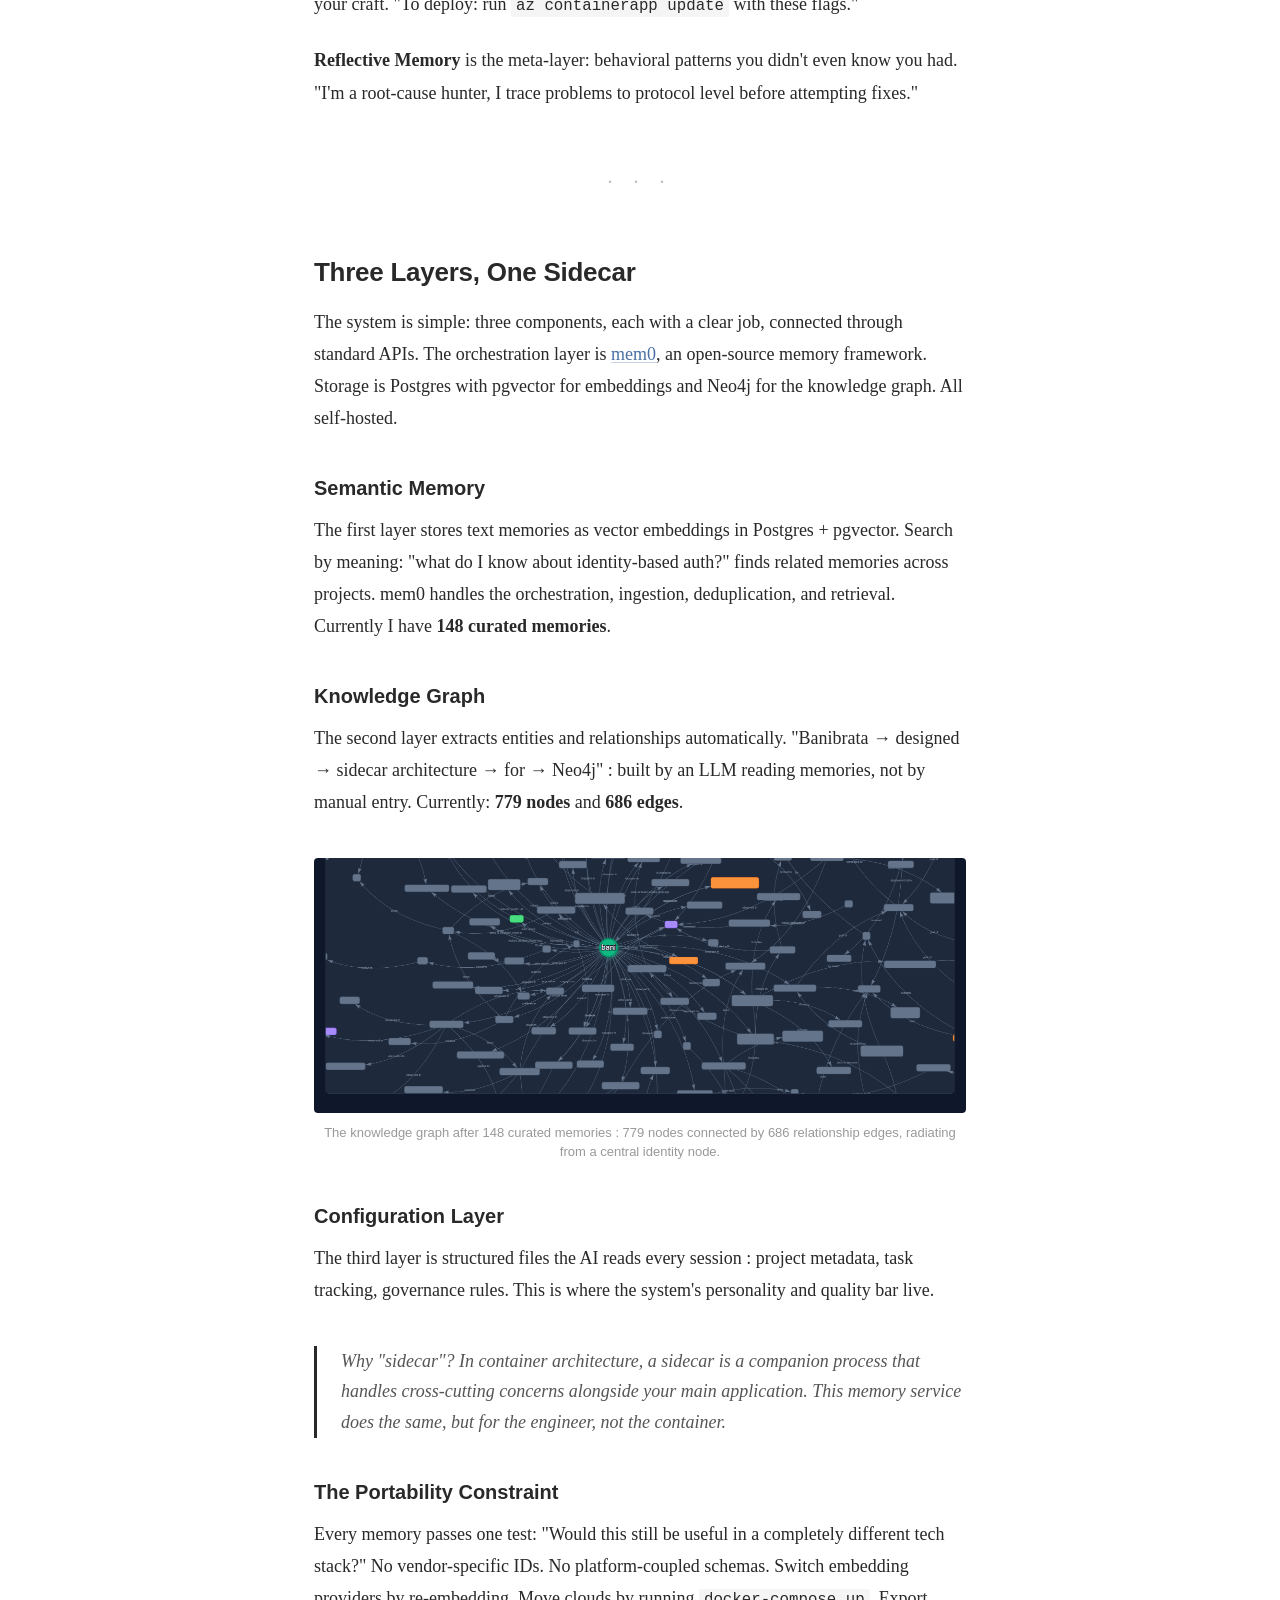
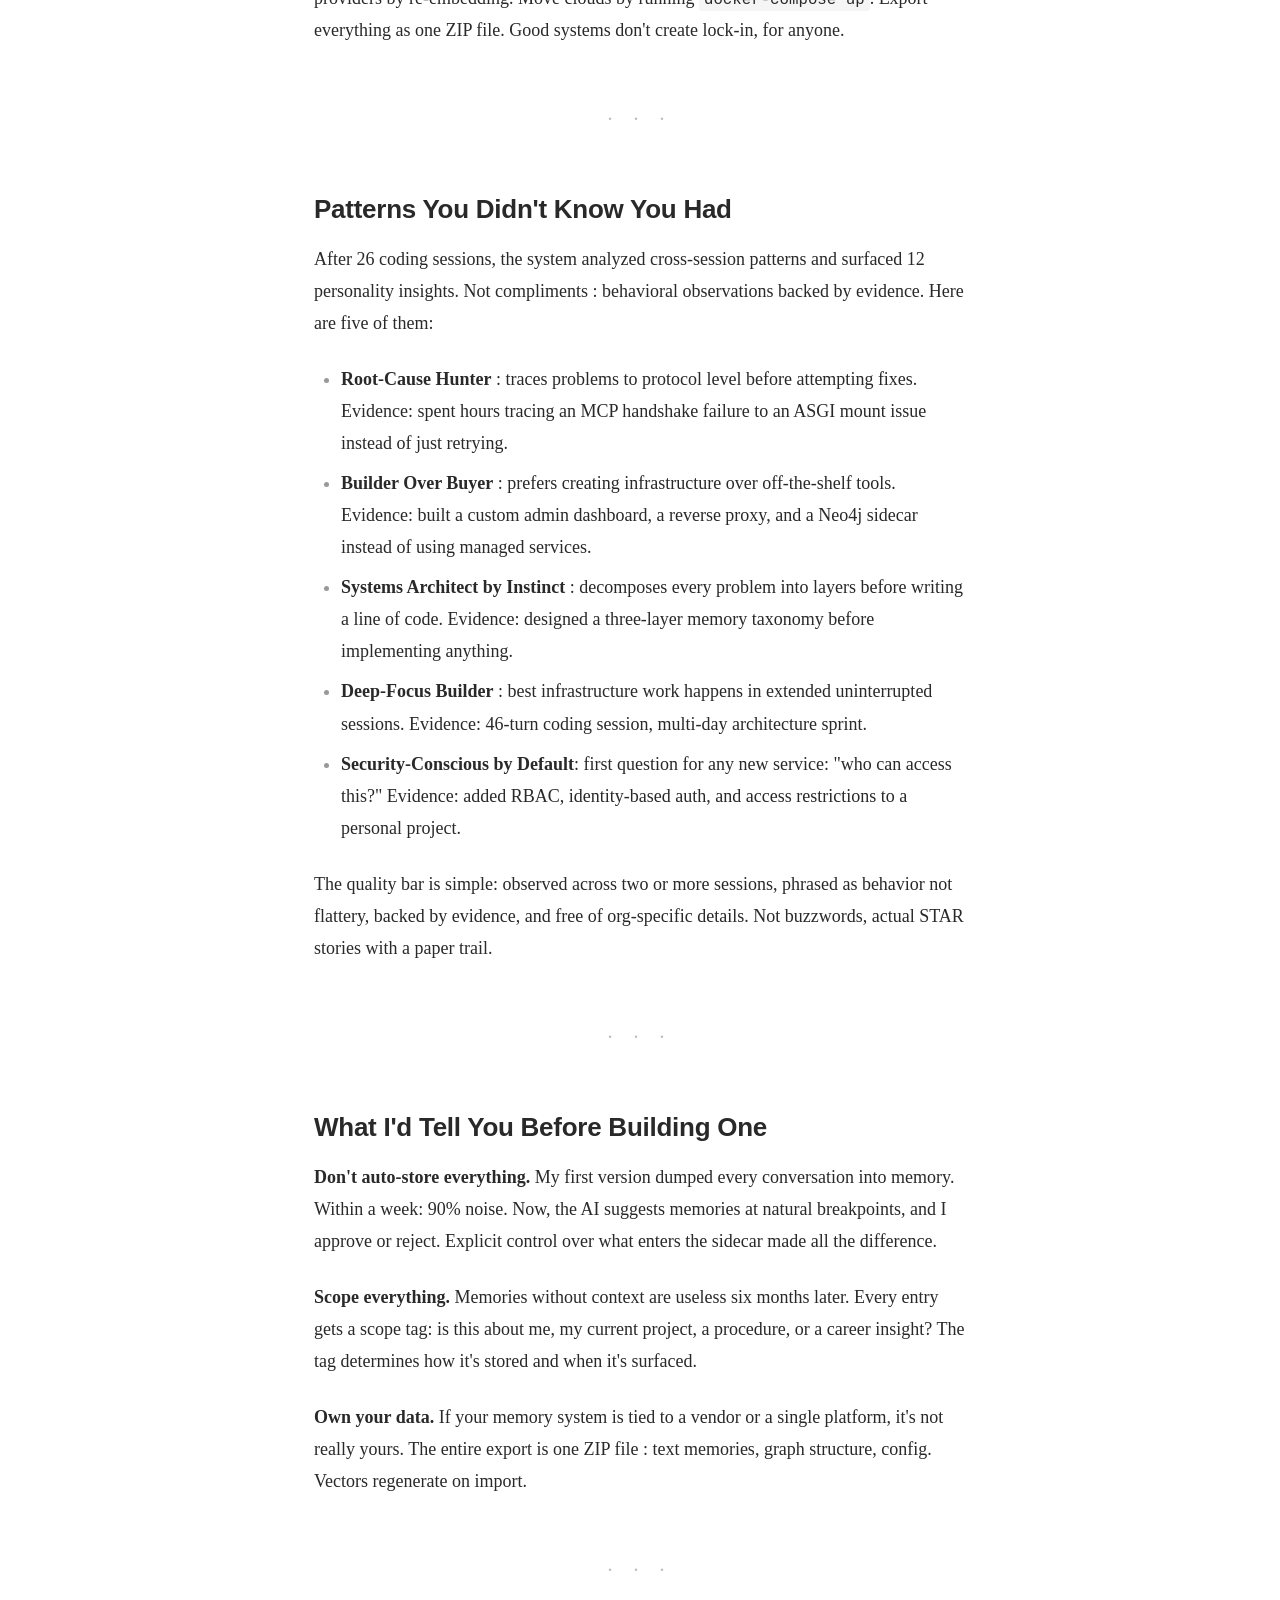
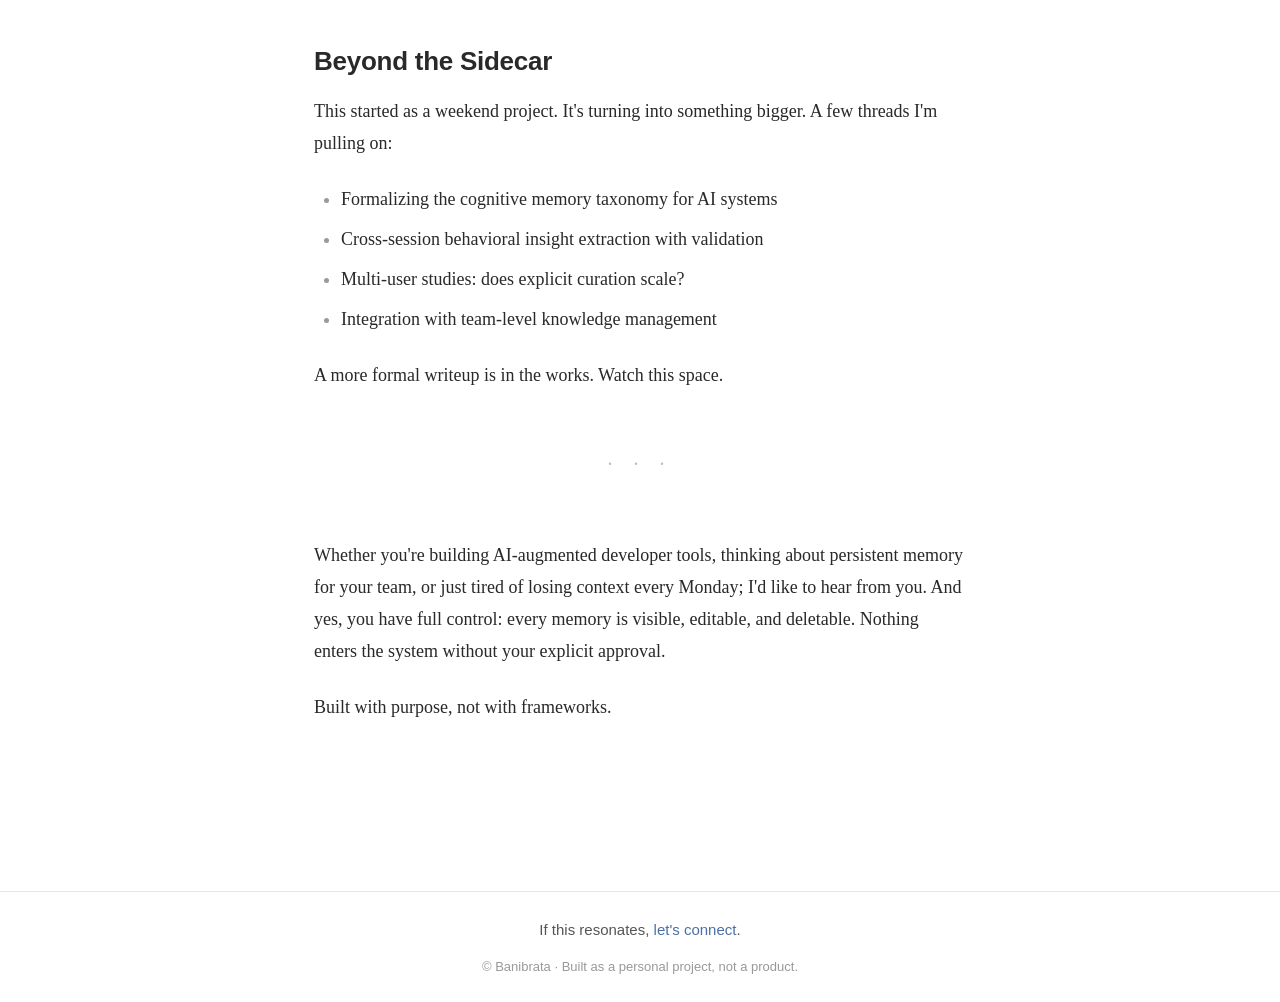
==== commit 32127733: "Blog: add mem0, Postgres+pgvector, Neo4j tech stack details Co-authored-by: Copilot <223556219+Copil" ====
--- a/cognitive-sidecar/index.html
+++ b/cognitive-sidecar/index.html
@@ -136,14 +136,19 @@
 
       <p>
         The system is simple: three components, each with a
-        clear job, connected through standard APIs.
+        clear job, connected through standard APIs. The orchestration layer
+        is <a href="https://github.com/mem0ai/mem0" target="_blank" rel="noreferrer">mem0</a>,
+        an open-source memory framework. Storage is Postgres with pgvector
+        for embeddings and Neo4j for the knowledge graph. All self-hosted.
       </p>
 
       <h3>Semantic Memory</h3>
       <p>
-        The first layer stores text memories as vector embeddings. Search by
-        meaning: "what do I know about identity-based auth?" finds related
-        memories across projects. Currently I have <strong>148 curated
+        The first layer stores text memories as vector embeddings in
+        Postgres + pgvector. Search by meaning: "what do I know about
+        identity-based auth?" finds related memories across projects.
+        mem0 handles the orchestration, ingestion, deduplication,
+        and retrieval. Currently I have <strong>148 curated
         memories</strong>.
       </p>
 
@@ -285,7 +290,7 @@
       <p>
         Whether you're building AI-augmented developer tools, thinking about
         persistent memory for your team, or just tired of losing context
-        every Monday — I'd like to hear from you. And yes, you have full
+        every Monday; I'd like to hear from you. And yes, you have full
         control: every memory is visible, editable, and deletable. Nothing
         enters the system without your explicit approval.
       </p>
